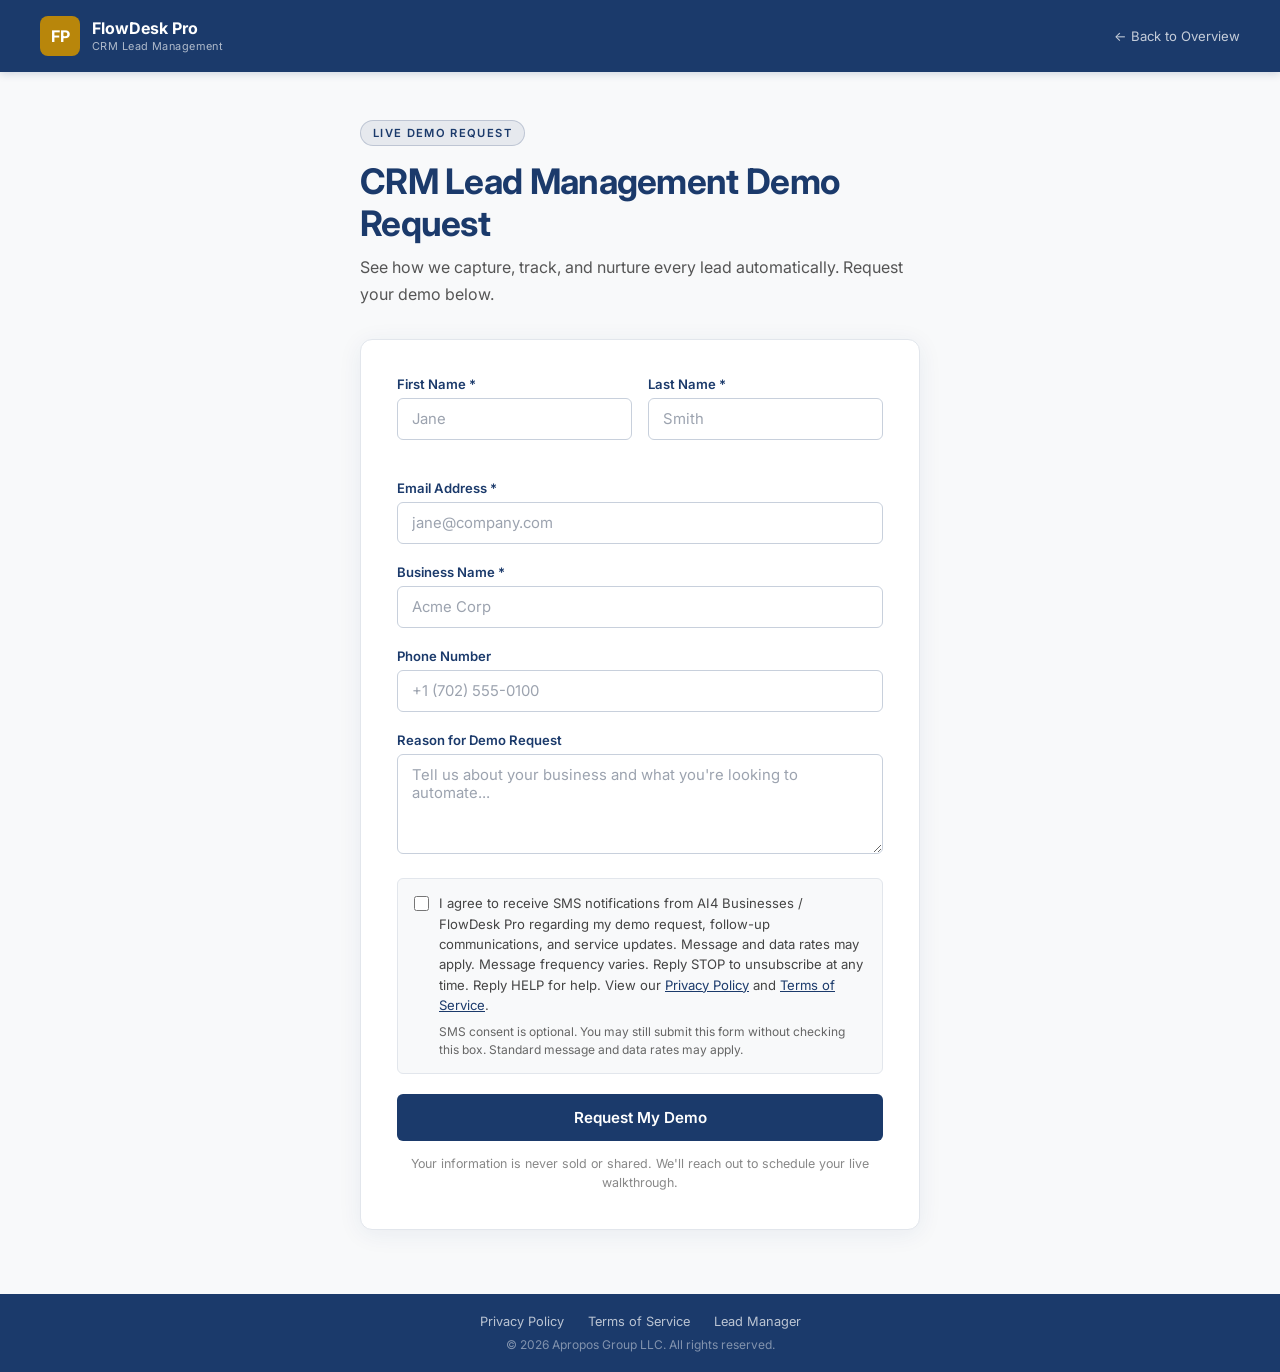
==== demo-request.html @ 68b3b199 "Add SEO metadata and crawl controls" ====
<!DOCTYPE html>
<html lang="en">
<head>
  <meta charset="UTF-8" />
  <meta name="viewport" content="width=device-width, initial-scale=1.0" />
  <title>Lead Manager Demo Request — FlowDesk Pro</title>
  <meta name="description" content="Request a live demo of the FlowDesk Pro Lead Manager. Turn every lead into a revenue opportunity." />
  <link rel="preconnect" href="https://fonts.googleapis.com" />
  <link href="https://fonts.googleapis.com/css2?family=Inter:wght@300;400;500;600;700&display=swap" rel="stylesheet" />
  <style>
    *, *::before, *::after { box-sizing: border-box; margin: 0; padding: 0; }
    html { scroll-behavior: smooth; }
    body {
      font-family: 'Inter', system-ui, -apple-system, sans-serif;
      background: #F8F9FA;
      color: #333333;
      min-height: 100vh;
      display: flex;
      flex-direction: column;
    }
    nav {
      background: #1B3A6B;
      padding: 16px 40px;
      display: flex;
      align-items: center;
      justify-content: space-between;
      box-shadow: 0 2px 8px rgba(27,58,107,0.18);
    }
    .nav-brand { display: flex; align-items: center; gap: 12px; text-decoration: none; }
    .nav-logo-mark { width: 40px; height: 40px; background: #B8860B; border-radius: 8px; display: grid; place-items: center; font-weight: 700; font-size: 1rem; color: #fff; }
    .nav-brand-text { display: flex; flex-direction: column; }
    .nav-brand-name { font-size: 1rem; font-weight: 700; color: #ffffff; line-height: 1.2; }
    .nav-brand-sub { font-size: 0.68rem; color: rgba(255,255,255,0.65); font-weight: 400; letter-spacing: 0.04em; }
    .nav-back { font-size: 0.82rem; color: rgba(255,255,255,0.75); text-decoration: none; transition: color 0.2s; }
    .nav-back:hover { color: #B8860B; }
    main { flex: 1; display: flex; align-items: flex-start; justify-content: center; padding: 48px 20px 64px; }
    .page-wrap { width: 100%; max-width: 560px; }
    .page-header { margin-bottom: 32px; }
    .page-kicker { display: inline-block; background: rgba(27,58,107,0.08); border: 1px solid rgba(27,58,107,0.2); color: #1B3A6B; font-size: 0.7rem; font-weight: 600; letter-spacing: 0.12em; text-transform: uppercase; padding: 5px 12px; border-radius: 100px; margin-bottom: 14px; }
    .page-title { font-size: clamp(1.6rem, 4vw, 2.2rem); font-weight: 700; color: #1B3A6B; line-height: 1.2; margin-bottom: 10px; letter-spacing: -0.02em; }
    .page-subtitle { font-size: 1rem; color: #555555; line-height: 1.65; }
    .form-card { background: #ffffff; border: 1px solid #E2E6EC; border-radius: 12px; padding: 36px; box-shadow: 0 4px 24px rgba(27,58,107,0.07); }
    .field { margin-bottom: 20px; }
    .field-row { display: grid; grid-template-columns: 1fr 1fr; gap: 16px; margin-bottom: 20px; }
    label.field-label { display: block; font-size: 0.82rem; font-weight: 600; color: #1B3A6B; margin-bottom: 6px; }
    input[type="text"], input[type="email"], input[type="tel"], textarea {
      width: 100%; background: #ffffff; border: 1px solid #C8D0DC; border-radius: 6px;
      padding: 11px 14px; font-family: 'Inter', system-ui, sans-serif; font-size: 0.93rem;
      color: #333333; outline: none; transition: border-color 0.2s, box-shadow 0.2s;
    }
    input::placeholder, textarea::placeholder { color: #9CA3AF; }
    input:focus, textarea:focus { border-color: #1B3A6B; box-shadow: 0 0 0 3px rgba(27,58,107,0.12); }
    input.error, textarea.error { border-color: #DC2626; }
    textarea { resize: vertical; min-height: 100px; }
    .field-error { font-size: 0.78rem; color: #DC2626; margin-top: 5px; display: none; }
    .field-error.show { display: block; }
    .sms-opt-in { background: #F8F9FA; border: 1px solid #E2E6EC; border-radius: 6px; padding: 14px 16px; margin-bottom: 20px; }
    .sms-opt-in label { display: flex; align-items: flex-start; gap: 10px; cursor: pointer; }
    .sms-opt-in input[type="checkbox"] { margin-top: 3px; flex-shrink: 0; width: 15px; height: 15px; accent-color: #1B3A6B; }
    .sms-text { font-size: 0.82rem; color: #444444; line-height: 1.55; }
    .sms-text a { color: #1B3A6B; }
    .sms-note { font-size: 0.75rem; color: #666666; margin: 8px 0 0 25px; line-height: 1.5; }
    .submit-btn { width: 100%; padding: 14px; background: #1B3A6B; color: #ffffff; border: none; border-radius: 6px; font-family: 'Inter', system-ui, sans-serif; font-size: 0.95rem; font-weight: 600; cursor: pointer; transition: background 0.2s, transform 0.15s; }
    .submit-btn:hover:not(:disabled) { background: #B8860B; transform: translateY(-1px); }
    .submit-btn:disabled { opacity: 0.6; cursor: not-allowed; transform: none; }
    .form-note { font-size: 0.78rem; color: #888888; text-align: center; margin-top: 14px; line-height: 1.5; }
    .success-state { display: none; text-align: center; padding: 2rem 0; }
    .success-icon { width: 60px; height: 60px; border-radius: 50%; background: rgba(27,58,107,0.08); border: 2px solid #1B3A6B; display: grid; place-items: center; margin: 0 auto 1.2rem; }
    .success-icon svg { width: 26px; height: 26px; stroke: #1B3A6B; fill: none; stroke-width: 2.5; }
    .success-state h3 { font-size: 1.5rem; font-weight: 700; color: #1B3A6B; margin-bottom: 0.5rem; }
    .success-state p { color: #555555; }
    .form-general-error { display: none; background: #FEF2F2; border: 1px solid #FECACA; border-radius: 6px; padding: 10px 14px; font-size: 0.86rem; color: #DC2626; margin-top: 12px; text-align: center; }
    .form-general-error.show { display: block; }
    footer { background: #1B3A6B; padding: 20px 40px; text-align: center; }
    .footer-links { display: flex; align-items: center; justify-content: center; gap: 24px; flex-wrap: wrap; margin-bottom: 8px; }
    .footer-links a { font-size: 0.8rem; color: rgba(255,255,255,0.7); text-decoration: none; transition: color 0.2s; }
    .footer-links a:hover { color: #B8860B; }
    .footer-copy { font-size: 0.75rem; color: rgba(255,255,255,0.45); }
    @media (max-width: 560px) {
      nav { padding: 14px 20px; }
      .form-card { padding: 24px 20px; }
      .field-row { grid-template-columns: 1fr; gap: 0; }
      footer { padding: 18px 20px; }
    }
  </style>
  <meta name="robots" content="noindex,nofollow">
</head>
<body>

  <nav>
    <a class="nav-brand" href="/">
      <div class="nav-logo-mark">FP</div>
      <div class="nav-brand-text">
        <span class="nav-brand-name">FlowDesk Pro</span>
        <span class="nav-brand-sub">CRM Lead Management</span>
      </div>
    </a>
    <a class="nav-back" href="/">← Back to Overview</a>
  </nav>

  <main>
    <div class="page-wrap">

      <div class="page-header">
        <div class="page-kicker">Live Demo Request</div>
        <h1 class="page-title">CRM Lead Management Demo Request</h1>
        <p class="page-subtitle">See how we capture, track, and nurture every lead automatically. Request your demo below.</p>
      </div>

      <div class="form-card">
        <form id="demoForm" novalidate>

          <div class="field-row">
            <div class="field">
              <label class="field-label" for="first_name">First Name *</label>
              <input type="text" id="first_name" name="first_name" placeholder="Jane" autocomplete="given-name" required />
              <div class="field-error" id="err_first_name">First name is required.</div>
            </div>
            <div class="field">
              <label class="field-label" for="last_name">Last Name *</label>
              <input type="text" id="last_name" name="last_name" placeholder="Smith" autocomplete="family-name" required />
              <div class="field-error" id="err_last_name">Last name is required.</div>
            </div>
          </div>

          <div class="field">
            <label class="field-label" for="email">Email Address *</label>
            <input type="email" id="email" name="email" placeholder="jane@company.com" autocomplete="email" required />
            <div class="field-error" id="err_email">Please enter a valid email address.</div>
          </div>

          <div class="field">
            <label class="field-label" for="business_name">Business Name *</label>
            <input type="text" id="business_name" name="business_name" placeholder="Acme Corp" autocomplete="organization" required />
            <div class="field-error" id="err_business_name">Business name is required.</div>
          </div>

          <div class="field">
            <label class="field-label" for="phone">Phone Number</label>
            <input type="tel" id="phone" name="phone" placeholder="+1 (702) 555-0100" autocomplete="tel" />
          </div>

          <div class="field">
            <label class="field-label" for="reason">Reason for Demo Request</label>
            <textarea id="reason" name="reason" placeholder="Tell us about your business and what you're looking to automate..."></textarea>
          </div>

          <div class="sms-opt-in">
            <label>
              <input type="checkbox" id="sms_consent" name="sms_consent" value="yes">
              <span class="sms-text">I agree to receive SMS notifications from AI4 Businesses / FlowDesk Pro regarding my demo request, follow-up communications, and service updates. Message and data rates may apply. Message frequency varies. Reply STOP to unsubscribe at any time. Reply HELP for help. View our <a href="https://ai4businesses.org/privacy" target="_blank">Privacy Policy</a> and <a href="https://ai4businesses.org/terms" target="_blank">Terms of Service</a>.</span>
            </label>
            <p class="sms-note">SMS consent is optional. You may still submit this form without checking this box. Standard message and data rates may apply.</p>
          </div>

          <button type="submit" class="submit-btn" id="submitBtn">Request My Demo</button>
          <div class="form-general-error" id="generalError">Something went wrong. Please try again.</div>
        </form>

        <div class="success-state" id="successState">
          <div class="success-icon">
            <svg viewBox="0 0 24 24"><polyline points="20 6 9 17 4 12"/></svg>
          </div>
          <h3>Demo request received.</h3>
          <p>We'll be in touch within one business day to schedule your walkthrough.</p>
        </div>

        <p class="form-note">Your information is never sold or shared. We'll reach out to schedule your live walkthrough.</p>
      </div>

    </div>
  </main>

  <footer>
    <div class="footer-links">
      <a href="https://ai4businesses.org/privacy" target="_blank">Privacy Policy</a>
      <a href="https://ai4businesses.org/terms" target="_blank">Terms of Service</a>
      <a href="/">Lead Manager</a>
    </div>
    <div class="footer-copy">© 2026 Apropos Group LLC. All rights reserved.</div>
  </footer>

  <script>
  'use strict';
  const form = document.getElementById('demoForm');
  const submitBtn = document.getElementById('submitBtn');
  const successState = document.getElementById('successState');
  const generalError = document.getElementById('generalError');

  function clearErrors() {
    document.querySelectorAll('.field-error').forEach(el => el.classList.remove('show'));
    document.querySelectorAll('input, textarea').forEach(el => el.classList.remove('error'));
    generalError.classList.remove('show');
  }

  function showError(id, errId) {
    const el = document.getElementById(id); if (el) el.classList.add('error');
    const err = document.getElementById(errId); if (err) err.classList.add('show');
  }

  function validate() {
    let valid = true;
    if (!document.getElementById('first_name').value.trim()) { showError('first_name', 'err_first_name'); valid = false; }
    if (!document.getElementById('last_name').value.trim())  { showError('last_name',  'err_last_name');  valid = false; }
    const email = document.getElementById('email').value.trim();
    if (!email || !email.includes('@') || !email.includes('.')) { showError('email', 'err_email'); valid = false; }
    if (!document.getElementById('business_name').value.trim()) { showError('business_name', 'err_business_name'); valid = false; }
    return valid;
  }

  form.addEventListener('submit', async (e) => {
    e.preventDefault();
    clearErrors();
    if (!validate()) return;
    submitBtn.disabled = true;
    submitBtn.textContent = 'Submitting…';
    const payload = {
      first_name:    document.getElementById('first_name').value.trim(),
      last_name:     document.getElementById('last_name').value.trim(),
      email:         document.getElementById('email').value.trim(),
      business_name: document.getElementById('business_name').value.trim(),
      phone:         document.getElementById('phone').value.trim(),
      reason:        document.getElementById('reason').value.trim(),
      sms_consent:   document.getElementById('sms_consent').checked ? 'yes' : 'no',
      demo_site:     'lead-management.aiflowdeskpro.com',
    };
    try {
      const res = await fetch('/.netlify/functions/submit-demo-request', {
        method: 'POST', headers: { 'Content-Type': 'application/json' }, body: JSON.stringify(payload),
      });
      if (!res.ok) throw new Error('Server error');
      form.style.display = 'none';
      successState.style.display = 'block';
    } catch {
      submitBtn.disabled = false;
      submitBtn.textContent = 'Request My Demo';
      generalError.classList.add('show');
    }
  });
  </script>
</body>
</html>
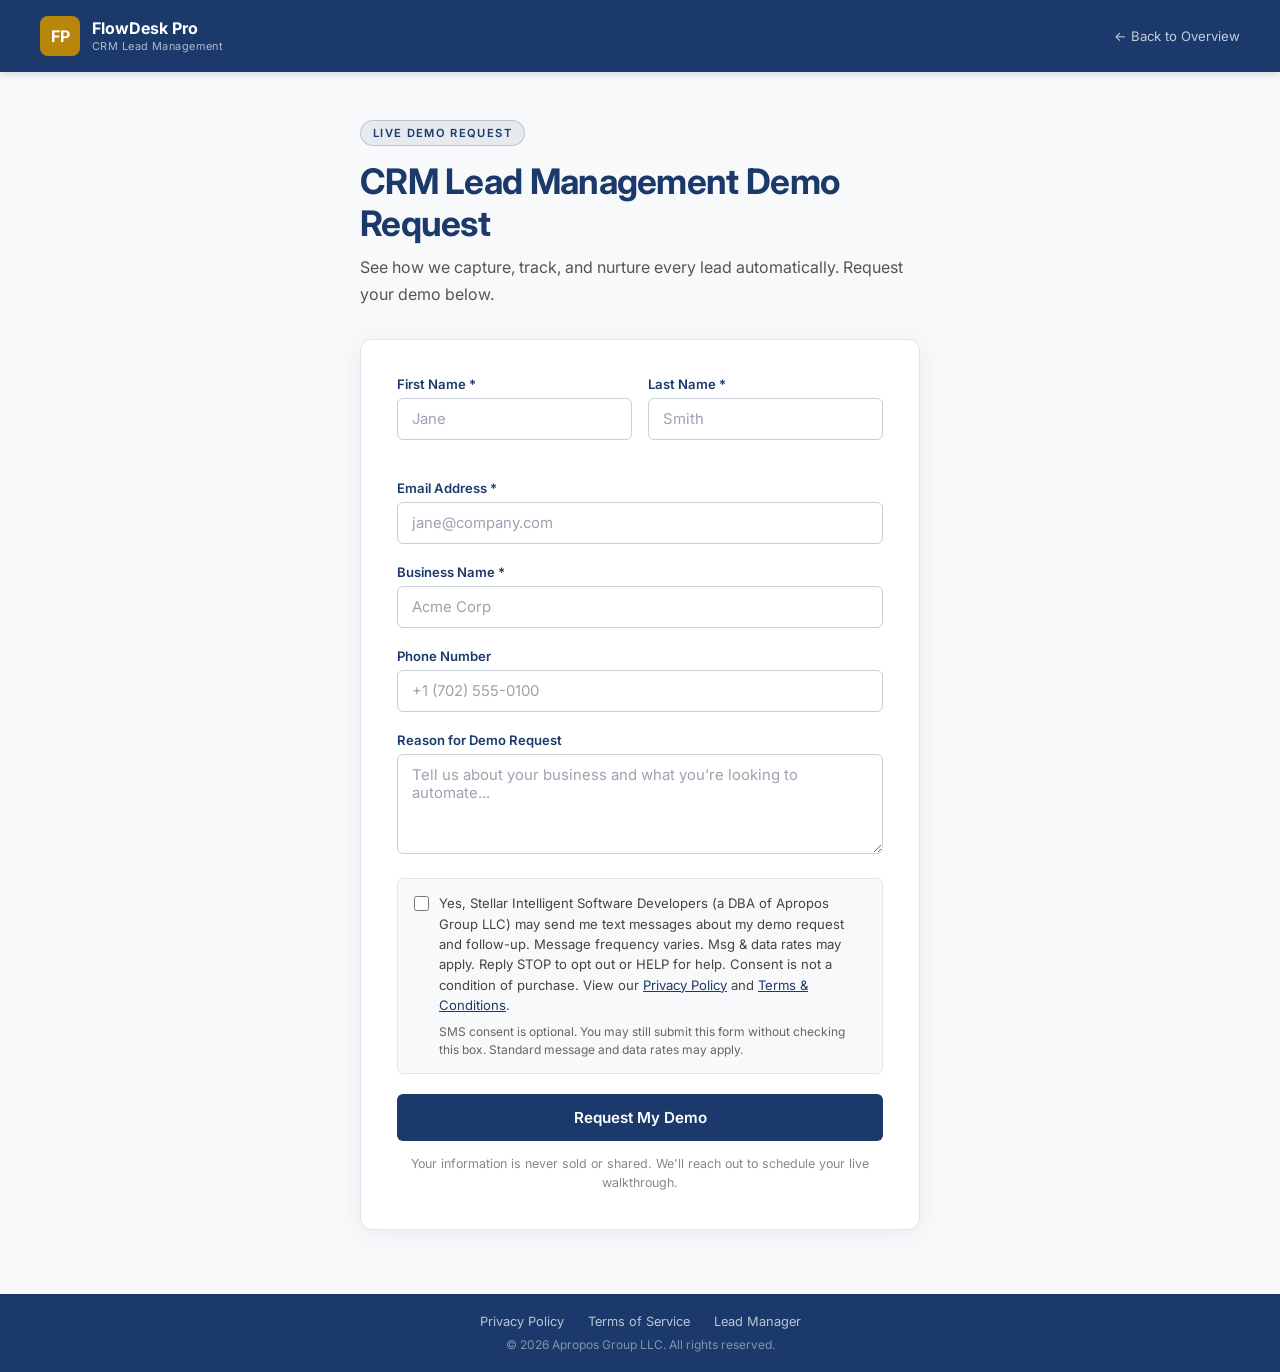
==== commit ada7fe1b: "Align SMS consent, message text and legal pages with the Stellar brand The opt-in wording, the confi" ====
--- a/demo-request.html
+++ b/demo-request.html
@@ -83,7 +83,6 @@
       footer { padding: 18px 20px; }
     }
   </style>
-  <meta name="robots" content="noindex,nofollow">
 </head>
 <body>
 
@@ -148,7 +147,7 @@
           <div class="sms-opt-in">
             <label>
               <input type="checkbox" id="sms_consent" name="sms_consent" value="yes">
-              <span class="sms-text">I agree to receive SMS notifications from AI4 Businesses / FlowDesk Pro regarding my demo request, follow-up communications, and service updates. Message and data rates may apply. Message frequency varies. Reply STOP to unsubscribe at any time. Reply HELP for help. View our <a href="https://ai4businesses.org/privacy" target="_blank">Privacy Policy</a> and <a href="https://ai4businesses.org/terms" target="_blank">Terms of Service</a>.</span>
+              <span class="sms-text">Yes, Stellar Intelligent Software Developers (a DBA of Apropos Group LLC) may send me text messages about my demo request and follow-up. Message frequency varies. Msg &amp; data rates may apply. Reply STOP to opt out or HELP for help. Consent is not a condition of purchase. View our <a href="/privacy.html" target="_blank">Privacy Policy</a> and <a href="/terms.html" target="_blank">Terms &amp; Conditions</a>.</span>
             </label>
             <p class="sms-note">SMS consent is optional. You may still submit this form without checking this box. Standard message and data rates may apply.</p>
           </div>
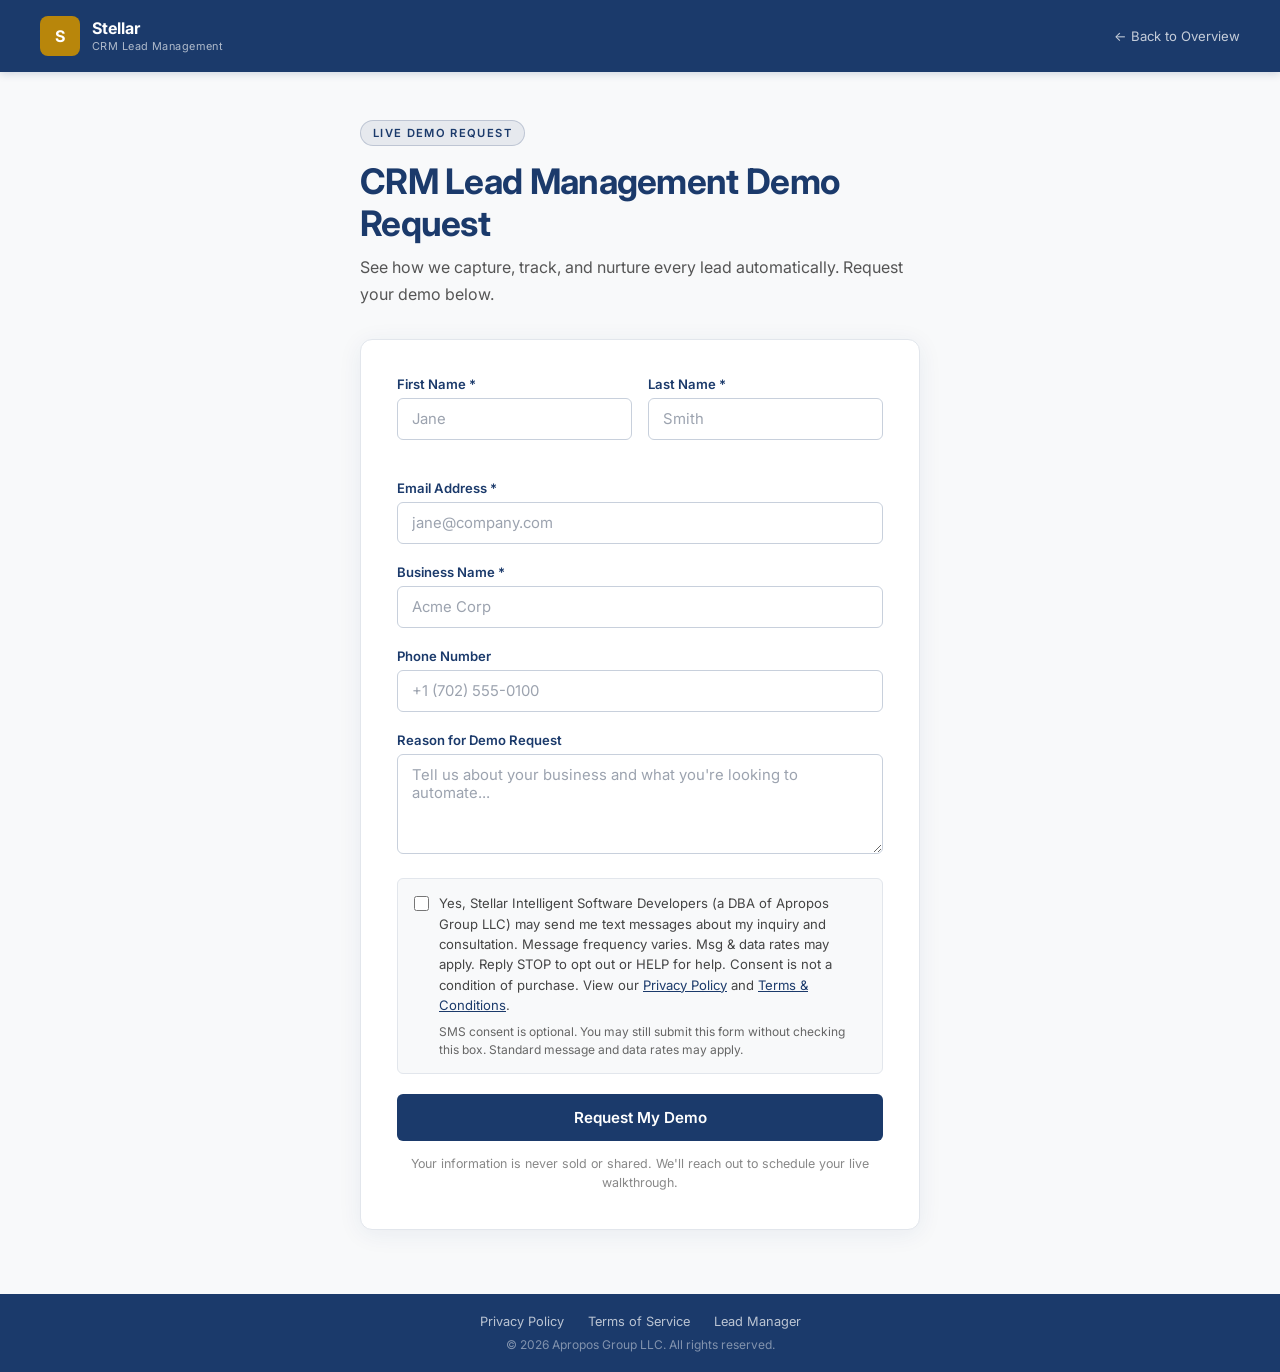
==== commit f52bde5a: "Use one consent sentence on both forms and finish the Stellar rebrand The intake checkbox used diffe" ====
--- a/demo-request.html
+++ b/demo-request.html
@@ -3,8 +3,8 @@
 <head>
   <meta charset="UTF-8" />
   <meta name="viewport" content="width=device-width, initial-scale=1.0" />
-  <title>Lead Manager Demo Request — FlowDesk Pro</title>
-  <meta name="description" content="Request a live demo of the FlowDesk Pro Lead Manager. Turn every lead into a revenue opportunity." />
+  <title>Lead Manager Demo Request — Stellar Intelligent Software Developers</title>
+  <meta name="description" content="Request a live demo of the Stellar Lead Manager. Turn every lead into a revenue opportunity." />
   <link rel="preconnect" href="https://fonts.googleapis.com" />
   <link href="https://fonts.googleapis.com/css2?family=Inter:wght@300;400;500;600;700&display=swap" rel="stylesheet" />
   <style>
@@ -88,9 +88,9 @@
 
   <nav>
     <a class="nav-brand" href="/">
-      <div class="nav-logo-mark">FP</div>
+      <div class="nav-logo-mark">S</div>
       <div class="nav-brand-text">
-        <span class="nav-brand-name">FlowDesk Pro</span>
+        <span class="nav-brand-name">Stellar</span>
         <span class="nav-brand-sub">CRM Lead Management</span>
       </div>
     </a>
@@ -147,7 +147,7 @@
           <div class="sms-opt-in">
             <label>
               <input type="checkbox" id="sms_consent" name="sms_consent" value="yes">
-              <span class="sms-text">Yes, Stellar Intelligent Software Developers (a DBA of Apropos Group LLC) may send me text messages about my demo request and follow-up. Message frequency varies. Msg &amp; data rates may apply. Reply STOP to opt out or HELP for help. Consent is not a condition of purchase. View our <a href="/privacy.html" target="_blank">Privacy Policy</a> and <a href="/terms.html" target="_blank">Terms &amp; Conditions</a>.</span>
+              <span class="sms-text">Yes, Stellar Intelligent Software Developers (a DBA of Apropos Group LLC) may send me text messages about my inquiry and consultation. Message frequency varies. Msg &amp; data rates may apply. Reply STOP to opt out or HELP for help. Consent is not a condition of purchase. View our <a href="/privacy.html" target="_blank">Privacy Policy</a> and <a href="/terms.html" target="_blank">Terms &amp; Conditions</a>.</span>
             </label>
             <p class="sms-note">SMS consent is optional. You may still submit this form without checking this box. Standard message and data rates may apply.</p>
           </div>
@@ -221,7 +221,7 @@
       phone:         document.getElementById('phone').value.trim(),
       reason:        document.getElementById('reason').value.trim(),
       sms_consent:   document.getElementById('sms_consent').checked ? 'yes' : 'no',
-      demo_site:     'lead-management.aiflowdeskpro.com',
+      demo_site:     'biaas.stellaruc.com',
     };
     try {
       const res = await fetch('/.netlify/functions/submit-demo-request', {
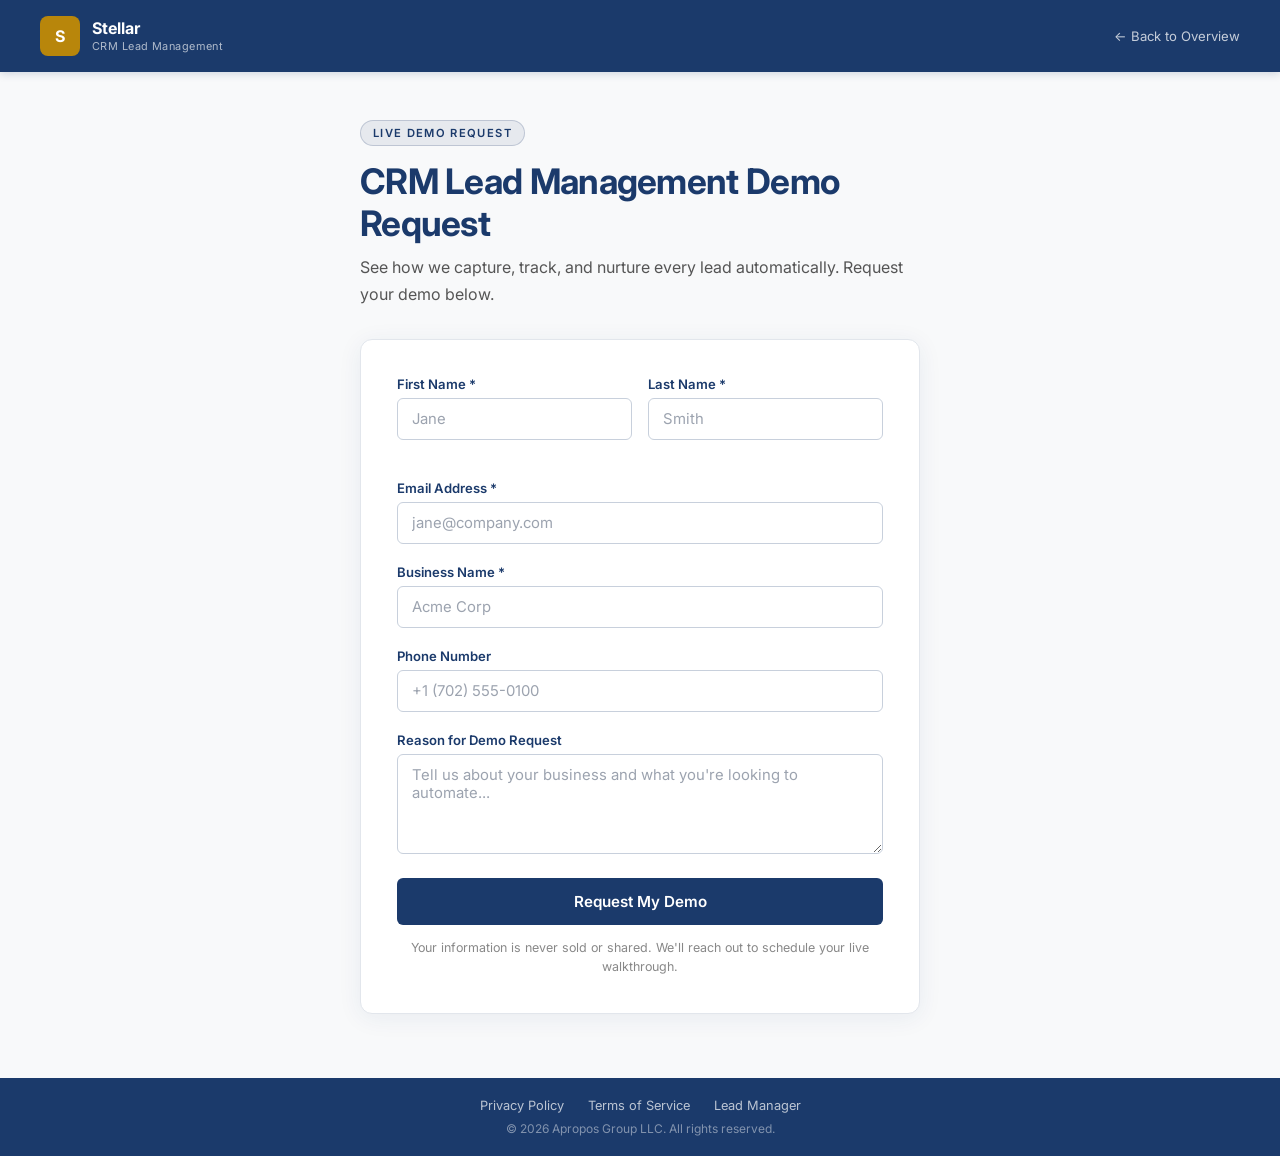
==== commit b58f717a: "Remove text messaging from the site This site is a feature offer with no voice agent, so it should n" ====
--- a/demo-request.html
+++ b/demo-request.html
@@ -54,12 +54,6 @@
     textarea { resize: vertical; min-height: 100px; }
     .field-error { font-size: 0.78rem; color: #DC2626; margin-top: 5px; display: none; }
     .field-error.show { display: block; }
-    .sms-opt-in { background: #F8F9FA; border: 1px solid #E2E6EC; border-radius: 6px; padding: 14px 16px; margin-bottom: 20px; }
-    .sms-opt-in label { display: flex; align-items: flex-start; gap: 10px; cursor: pointer; }
-    .sms-opt-in input[type="checkbox"] { margin-top: 3px; flex-shrink: 0; width: 15px; height: 15px; accent-color: #1B3A6B; }
-    .sms-text { font-size: 0.82rem; color: #444444; line-height: 1.55; }
-    .sms-text a { color: #1B3A6B; }
-    .sms-note { font-size: 0.75rem; color: #666666; margin: 8px 0 0 25px; line-height: 1.5; }
     .submit-btn { width: 100%; padding: 14px; background: #1B3A6B; color: #ffffff; border: none; border-radius: 6px; font-family: 'Inter', system-ui, sans-serif; font-size: 0.95rem; font-weight: 600; cursor: pointer; transition: background 0.2s, transform 0.15s; }
     .submit-btn:hover:not(:disabled) { background: #B8860B; transform: translateY(-1px); }
     .submit-btn:disabled { opacity: 0.6; cursor: not-allowed; transform: none; }
@@ -144,14 +138,6 @@
             <textarea id="reason" name="reason" placeholder="Tell us about your business and what you're looking to automate..."></textarea>
           </div>
 
-          <div class="sms-opt-in">
-            <label>
-              <input type="checkbox" id="sms_consent" name="sms_consent" value="yes">
-              <span class="sms-text">Yes, Stellar Intelligent Software Developers (a DBA of Apropos Group LLC) may send me text messages about my inquiry and consultation. Message frequency varies. Msg &amp; data rates may apply. Reply STOP to opt out or HELP for help. Consent is not a condition of purchase. View our <a href="/privacy.html" target="_blank">Privacy Policy</a> and <a href="/terms.html" target="_blank">Terms &amp; Conditions</a>.</span>
-            </label>
-            <p class="sms-note">SMS consent is optional. You may still submit this form without checking this box. Standard message and data rates may apply.</p>
-          </div>
-
           <button type="submit" class="submit-btn" id="submitBtn">Request My Demo</button>
           <div class="form-general-error" id="generalError">Something went wrong. Please try again.</div>
         </form>
@@ -220,7 +206,6 @@
       business_name: document.getElementById('business_name').value.trim(),
       phone:         document.getElementById('phone').value.trim(),
       reason:        document.getElementById('reason').value.trim(),
-      sms_consent:   document.getElementById('sms_consent').checked ? 'yes' : 'no',
       demo_site:     'biaas.stellaruc.com',
     };
     try {
